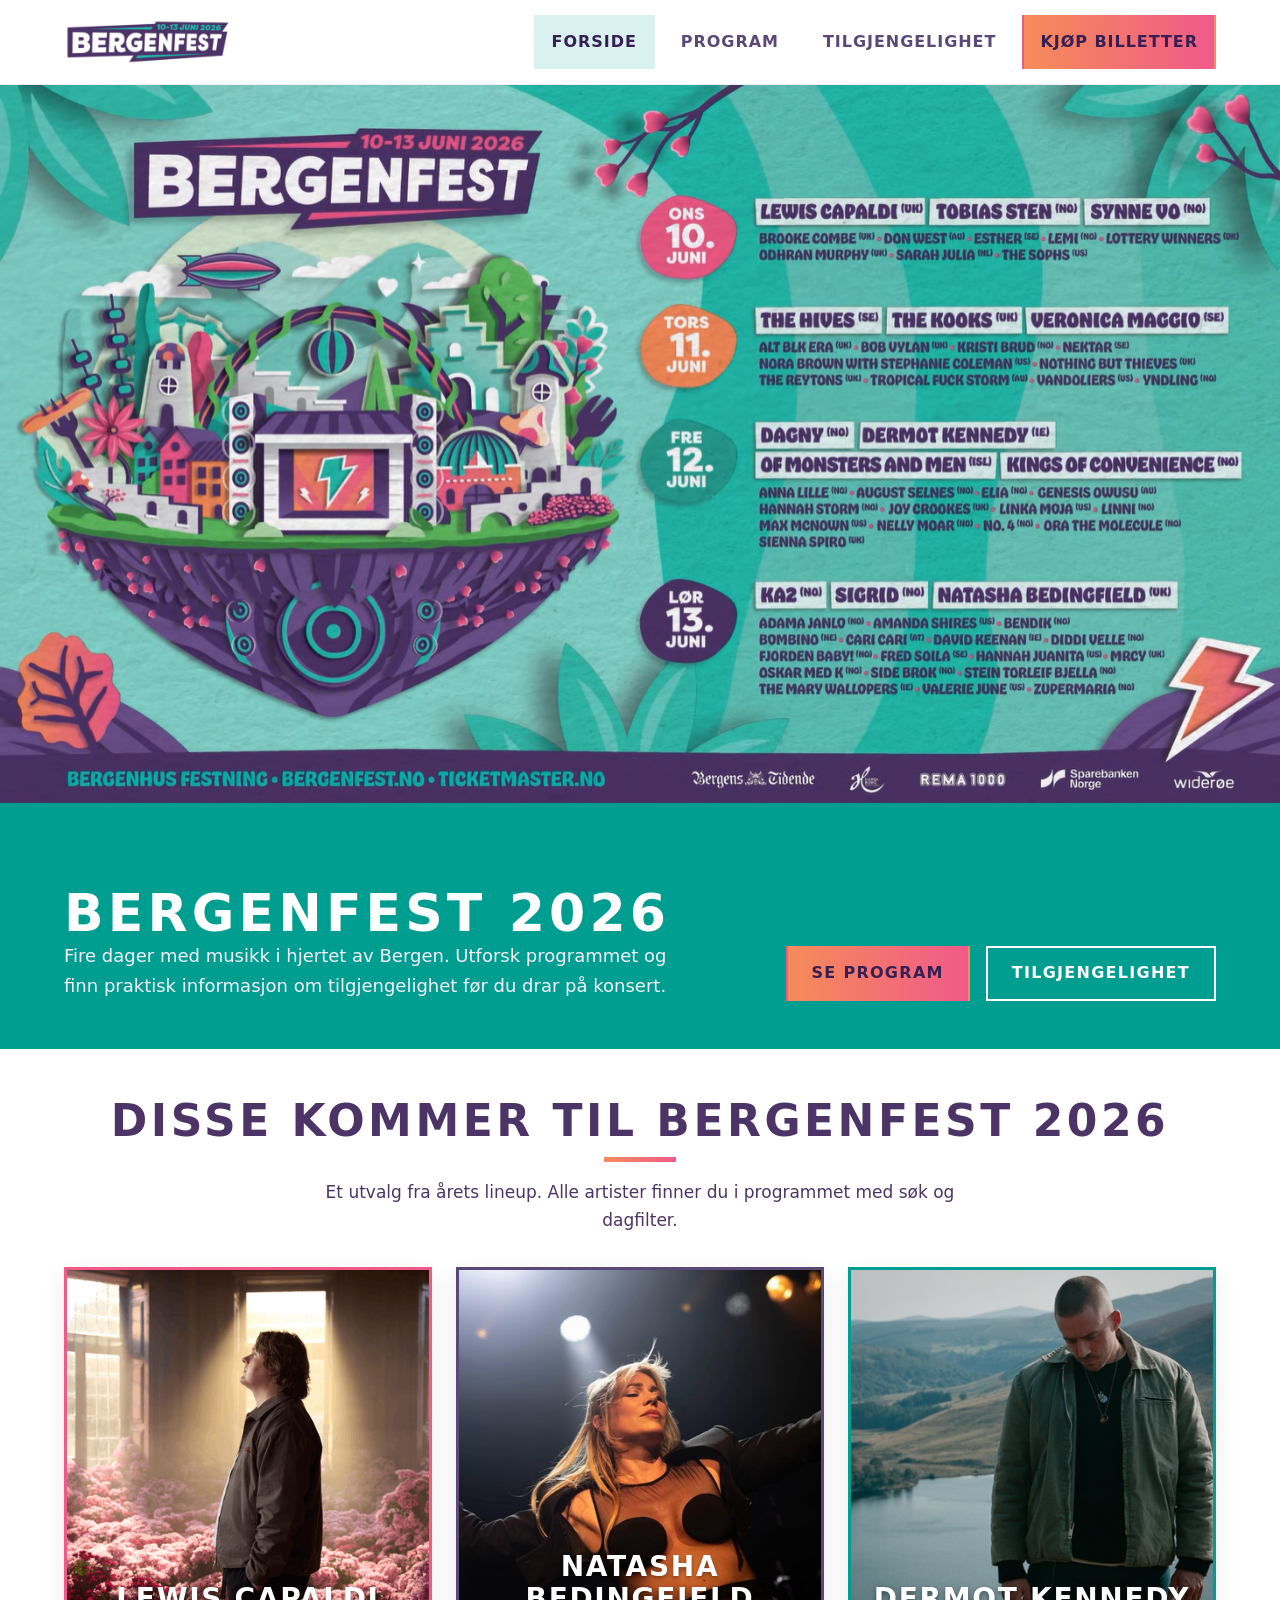
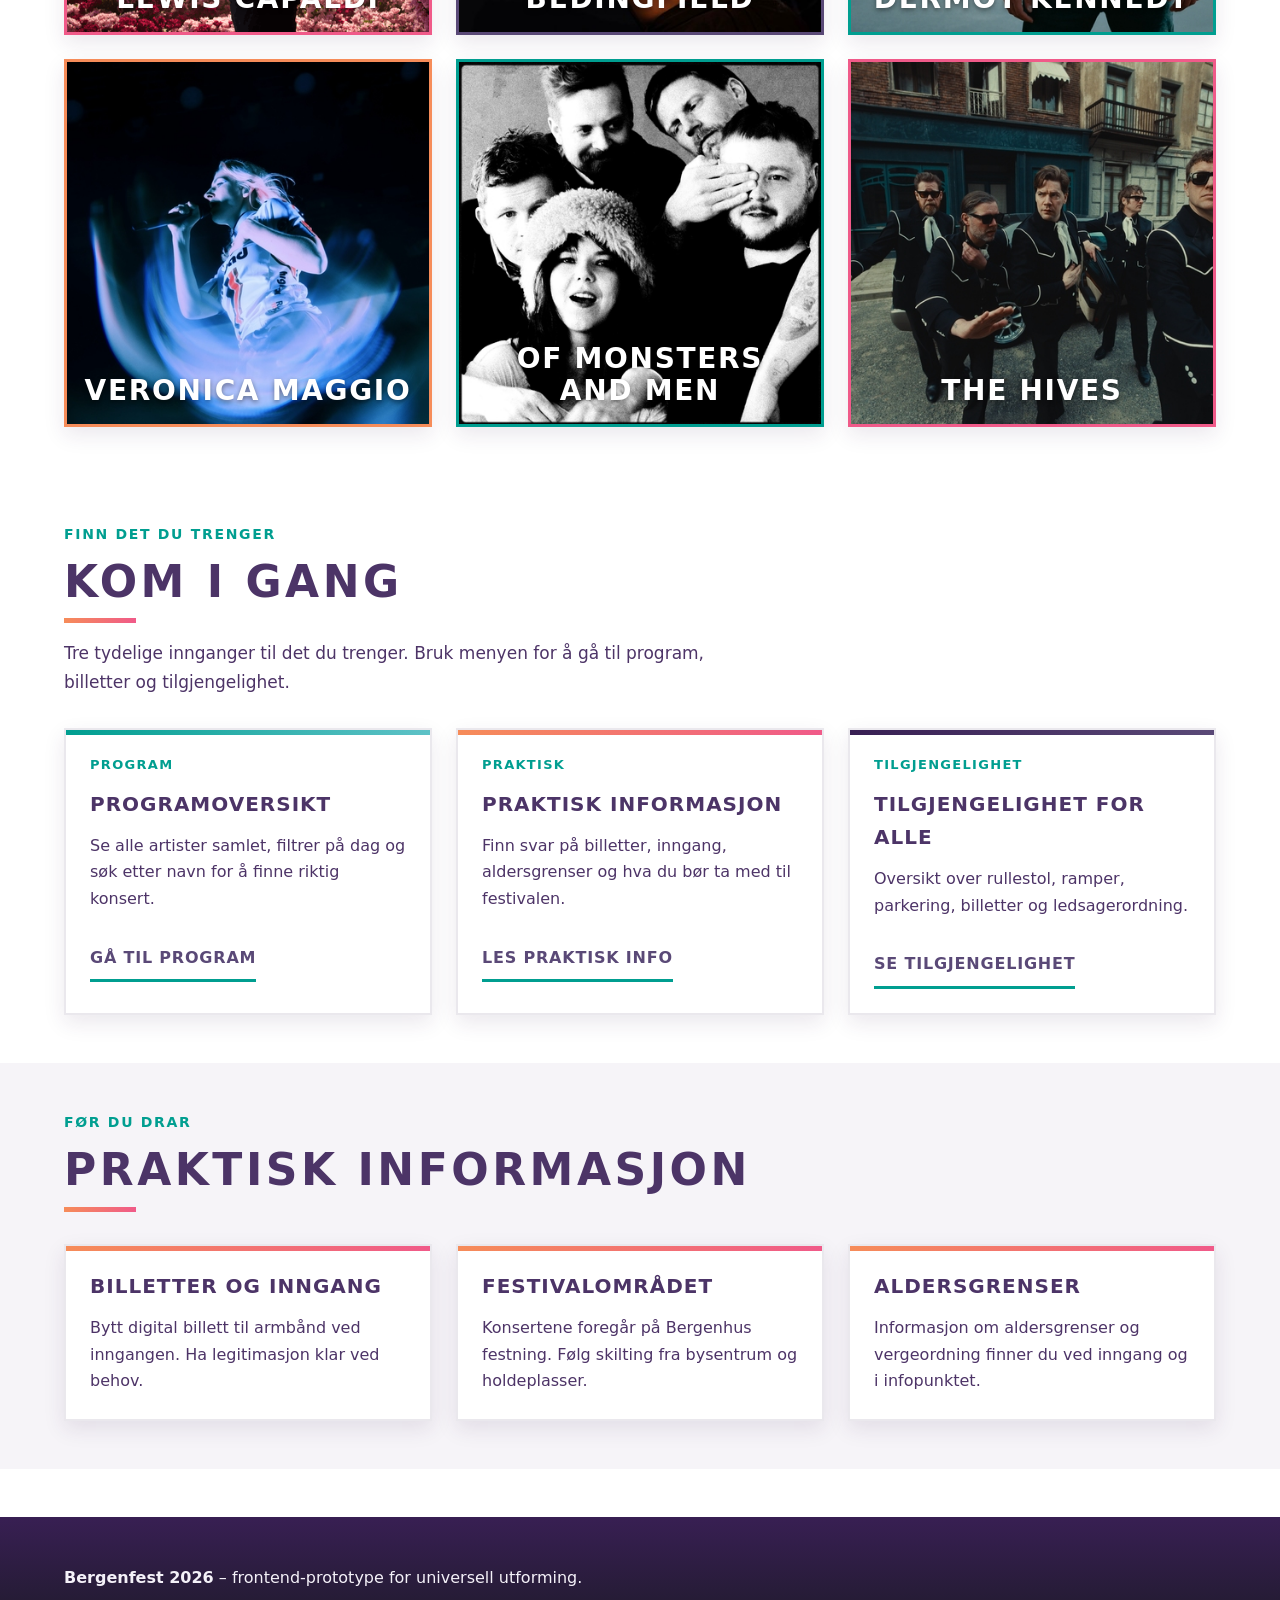
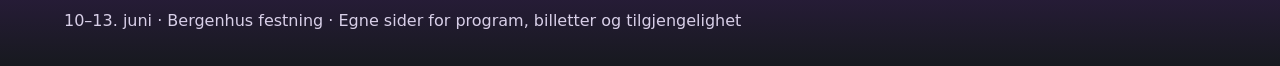
==== index.html @ a4074306 "TestMessage" ====
<!DOCTYPE html>
<html lang="nb">
<head>
  <meta charset="UTF-8">
  <meta name="viewport" content="width=device-width, initial-scale=1.0">
  <link rel="icon" href="Favicon/BergenFavicon.ico" sizes="any">
  <meta name="description" content="Bergenfest 2026 – forsiden med høydepunkter, kom i gang og praktisk informasjon.">
  <title>Bergenfest 2026 – Forside</title>
  <link rel="stylesheet" href="css/common.css">
  <link rel="stylesheet" href="css/forside.css">
</head>
<body>
  <a class="skip-link" href="#hovedinnhold">Hopp til hovedinnhold</a>

  <header class="site-header">
    <div class="site-header__inner">
      <a class="site-logo" href="index.html" aria-label="Bergenfest 2026 – gå til forsiden">
        <img class="site-logo__image" src="Bergenfest - Bergenfest_files/date-purple-with-green.png" alt="" width="168" height="72">
      </a>

      <div class="site-header__tools">
        <a class="site-cta" href="billetter.html">Kjøp billetter</a>
        <button
          type="button"
          class="menu-toggle"
          aria-expanded="false"
          aria-controls="hovedmeny"
          aria-label="Åpne eller lukk navigasjonsmeny"
        >
          <span class="menu-toggle__bar" aria-hidden="true"></span>
          <span class="menu-toggle__bar" aria-hidden="true"></span>
          <span class="menu-toggle__bar" aria-hidden="true"></span>
          <span class="menu-toggle__label">Meny</span>
        </button>
      </div>

      <nav id="hovedmeny" class="site-nav" aria-label="Hovedmeny">
        <ul class="site-nav__list">
          <li><a href="index.html" class="site-nav__link" aria-current="page">Forside</a></li>
          <li><a href="program.html" class="site-nav__link">Program</a></li>
          <li><a href="tilgjengelighet.html" class="site-nav__link">Tilgjengelighet</a></li>
          <li>
            <a href="billetter.html" class="site-nav__link site-nav__link--cta">
              Kjøp billetter
            </a>
          </li>
        </ul>
      </nav>
    </div>
  </header>

  <main id="hovedinnhold" class="site-main" tabindex="-1">
    <section class="media-hero" aria-labelledby="forside-tittel">
      <img
        class="media-hero__image"
        src="HJEMMESIDE.png"
        alt="Bergenfest 2026-plakat med festivalillustrasjon, lineup for 10.–13. juni og hovedartister som Lewis Capaldi, The Hives, Dagny og Sigrid."
      >
    </section>

    <section class="intro-band" aria-labelledby="forside-tittel">
      <div class="intro-band__inner">
        <div>
          <p class="section-heading__kicker">Bergenhus festning</p>
          <h1 id="forside-tittel" class="intro-band__title">Bergenfest 2026</h1>
          <p class="intro-band__lead">
            Fire dager med musikk i hjertet av Bergen. Utforsk programmet og finn praktisk informasjon
            om tilgjengelighet før du drar på konsert.
          </p>
        </div>
        <div class="intro-band__actions">
          <a class="button button--primary" href="program.html">Se program</a>
          <a class="button button--on-dark" href="tilgjengelighet.html">Tilgjengelighet</a>
        </div>
      </div>
    </section>

    <section class="page-section featured-artists" aria-labelledby="featured-artists-tittel">
      <header class="section-heading section-heading--centered">
        <h2 id="featured-artists-tittel" class="section-title">Disse kommer til Bergenfest 2026</h2>
        <p class="section-intro">
          Et utvalg fra årets lineup. Alle artister finner du i programmet med søk og dagfilter.
        </p>
      </header>
      <ul class="featured-artists__grid">
        <li class="artist-teaser">
          <article class="artist-teaser__card artist-teaser__card--red">
            <img class="artist-teaser__image" src="Bergenfest - Bergenfest_files/lewis-capaldi-press.png" alt="">
            <h3 class="artist-teaser__name">Lewis Capaldi</h3>
            <a class="artist-teaser__link" href="artist.html?slug=lewis-capaldi-1"><span class="visually-hidden">Lewis Capaldi</span></a>
          </article>
        </li>
        <li class="artist-teaser">
          <article class="artist-teaser__card artist-teaser__card--purple">
            <img class="artist-teaser__image" src="Bergenfest - Bergenfest_files/nb-1-4-34-17-pm.JPG" alt="">
            <h3 class="artist-teaser__name">Natasha Bedingfield</h3>
            <a class="artist-teaser__link" href="artist.html?slug=natasha-bedingfield"><span class="visually-hidden">Natasha Bedingfield</span></a>
          </article>
        </li>
        <li class="artist-teaser">
          <article class="artist-teaser__card artist-teaser__card--green">
            <img class="artist-teaser__image" src="Bergenfest - Bergenfest_files/artwork-photo-silken-weinberg.jpg" alt="">
            <h3 class="artist-teaser__name">Dermot Kennedy</h3>
            <a class="artist-teaser__link" href="artist.html?slug=dermot-kennedy"><span class="visually-hidden">Dermot Kennedy</span></a>
          </article>
        </li>
        <li class="artist-teaser">
          <article class="artist-teaser__card artist-teaser__card--orange">
            <img class="artist-teaser__image" src="Bergenfest - Bergenfest_files/veronica-maggio-bla-va-gra-t-fotograf-johanna-pettersson.jpg" alt="">
            <h3 class="artist-teaser__name">Veronica Maggio</h3>
            <a class="artist-teaser__link" href="artist.html?slug=veronica-maggio-1"><span class="visually-hidden">Veronica Maggio</span></a>
          </article>
        </li>
        <li class="artist-teaser">
          <article class="artist-teaser__card artist-teaser__card--green">
            <img class="artist-teaser__image" src="Bergenfest - Bergenfest_files/omam-2025-festival-asset-1.jpg" alt="">
            <h3 class="artist-teaser__name">Of Monsters and Men</h3>
            <a class="artist-teaser__link" href="artist.html?slug=of-monsters-and-men"><span class="visually-hidden">Of Monsters and Men</span></a>
          </article>
        </li>
        <li class="artist-teaser">
          <article class="artist-teaser__card artist-teaser__card--red">
            <img class="artist-teaser__image" src="Bergenfest - Bergenfest_files/2025-03-12-thehives-romania-10908.jpg" alt="">
            <h3 class="artist-teaser__name">The Hives</h3>
            <a class="artist-teaser__link" href="artist.html?slug=the-hives"><span class="visually-hidden">The Hives</span></a>
          </article>
        </li>
      </ul>
    </section>

    <div class="page-section">
      <header class="section-heading">
        <p class="section-heading__kicker">Finn det du trenger</p>
        <h2 class="section-title">Kom i gang</h2>
        <p class="section-intro">
          Tre tydelige innganger til det du trenger. Bruk menyen for å gå til program, billetter og tilgjengelighet.
        </p>
      </header>
      <ul class="card-grid">
        <li>
          <article class="info-card info-card--program">
            <p class="info-card__tag" aria-hidden="true">Program</p>
            <h3 class="info-card__title">Programoversikt</h3>
            <p class="info-card__text">
              Se alle artister samlet, filtrer på dag og søk etter navn for å finne riktig konsert.
            </p>
            <a class="info-card__link" href="program.html">Gå til program</a>
          </article>
        </li>
        <li>
          <article class="info-card info-card--practical">
            <p class="info-card__tag" aria-hidden="true">Praktisk</p>
            <h3 class="info-card__title">Praktisk informasjon</h3>
            <p class="info-card__text">
              Finn svar på billetter, inngang, aldersgrenser og hva du bør ta med til festivalen.
            </p>
            <a class="info-card__link" href="index.html#praktisk">Les praktisk info</a>
          </article>
        </li>
        <li>
          <article class="info-card info-card--access">
            <p class="info-card__tag" aria-hidden="true">Tilgjengelighet</p>
            <h3 class="info-card__title">Tilgjengelighet for alle</h3>
            <p class="info-card__text">
              Oversikt over rullestol, ramper, parkering, billetter og ledsagerordning.
            </p>
            <a class="info-card__link" href="tilgjengelighet.html">Se tilgjengelighet</a>
          </article>
        </li>
      </ul>
    </div>

    <section id="praktisk" class="page-section page-section--muted" aria-labelledby="praktisk-tittel">
      <header class="section-heading">
        <p class="section-heading__kicker">Før du drar</p>
        <h2 id="praktisk-tittel" class="section-title">Praktisk informasjon</h2>
      </header>
      <div class="practical-grid">
        <article class="practical-card">
          <h3 class="practical-card__title">Billetter og inngang</h3>
          <p>Bytt digital billett til armbånd ved inngangen. Ha legitimasjon klar ved behov.</p>
        </article>
        <article class="practical-card">
          <h3 class="practical-card__title">Festivalområdet</h3>
          <p>Konsertene foregår på Bergenhus festning. Følg skilting fra bysentrum og holdeplasser.</p>
        </article>
        <article class="practical-card">
          <h3 class="practical-card__title">Aldersgrenser</h3>
          <p>Informasjon om aldersgrenser og vergeordning finner du ved inngang og i infopunktet.</p>
        </article>
      </div>
    </section>
  </main>

  <footer class="site-footer">
    <div class="site-footer__inner">
      <p><strong>Bergenfest 2026</strong> – frontend-prototype for universell utforming.</p>
      <p class="site-footer__meta">10–13. juni · Bergenhus festning · Egne sider for program, billetter og tilgjengelighet</p>
    </div>
  </footer>

  <script src="js/common.js"></script>
</body>
</html>
---- css/common.css ----
/* Bergenfest-prototype: visuell profil fra bergenfest.no, med tydeligere kontrast og navigasjon */
:root {
  --color-bg: #ffffff;
  --color-bg-soft: #f6f4f8;
  --color-surface: #ffffff;
  --color-text: #17191f;
  --color-muted: #4d3467;
  --color-purple: #381f53;
  --color-purple-rich: #5a4977;
  --color-purple-soft: #4c3467;
  --color-purple-dark: #2b1442;
  --color-teal: #009e90;
  --color-teal-light: #d9f2ef;
  --color-teal-deep: #007a70;
  --color-accent: #f68c59;
  --color-accent-dark: #e06f3d;
  --color-pink: #f05a89;
  --color-dark: #17191f;
  --color-border: #d8d2e0;
  --color-focus: #0b5fff;
  --gradient-cta: linear-gradient(90deg, #f68c59 0%, #f05a89 100%);
  --gradient-footer: linear-gradient(180deg, #381f53 0%, #17191f 100%);
  --shadow-soft: 0 0.75rem 1.75rem rgba(23, 25, 31, 0.08);
  --shadow-card: 0 0.5rem 1.25rem rgba(56, 31, 83, 0.1);
  --shadow-card-hover: 0 0.85rem 1.75rem rgba(56, 31, 83, 0.16);
  --radius: 0;
  --radius-soft: 0.25rem;
  --header-height: 5.25rem;
  --content-width: 72rem;
  --space-xs: 0.5rem;
  --space-sm: 0.75rem;
  --space-md: 1rem;
  --space-lg: 1.5rem;
  --space-xl: 2rem;
  --space-2xl: 3rem;
  --space-3xl: 4rem;
  --font-body: Roboto, "Segoe UI", system-ui, -apple-system, sans-serif;
  --font-display: Roboto, "Segoe UI", system-ui, -apple-system, sans-serif;
  --line-height: 1.6667;
  --focus-ring: 0 0 0 3px #ffffff, 0 0 0 5px var(--color-focus);
  --transition-fast: 180ms ease;
}

*,
*::before,
*::after {
  box-sizing: border-box;
}

html {
  scroll-behavior: smooth;
}

body {
  margin: 0;
  min-height: 100vh;
  font-family: var(--font-body);
  font-size: 1rem;
  line-height: var(--line-height);
  color: var(--color-text);
  background: var(--color-bg);
}

img {
  max-width: 100%;
  display: block;
}

a {
  color: var(--color-purple-rich);
}

a:hover {
  color: var(--color-dark);
}

.skip-link {
  position: absolute;
  left: var(--space-md);
  top: -100%;
  z-index: 1000;
  padding: var(--space-sm) var(--space-md);
  background: var(--color-purple);
  color: #ffffff;
  text-decoration: none;
  border-radius: var(--radius-soft);
}

.skip-link:focus {
  top: var(--space-md);
  outline: none;
  box-shadow: var(--focus-ring);
}

.visually-hidden {
  position: absolute;
  width: 1px;
  height: 1px;
  padding: 0;
  margin: -1px;
  overflow: hidden;
  clip: rect(0, 0, 0, 0);
  white-space: nowrap;
  border: 0;
}

:focus-visible {
  outline: none;
  box-shadow: var(--focus-ring);
}

.site-header {
  position: sticky;
  top: 0;
  z-index: 100;
  background: #ffffff;
  border-bottom: 1px solid rgba(56, 31, 83, 0.08);
}

.site-header__inner {
  width: min(100% - 2rem, var(--content-width));
  margin: 0 auto;
  min-height: var(--header-height);
  display: flex;
  align-items: center;
  gap: var(--space-sm);
}

.site-logo {
  display: inline-flex;
  align-items: center;
  min-height: 2.75rem;
  text-decoration: none;
}

.site-logo__image {
  width: min(10.5rem, 42vw);
  height: auto;
}

.site-header__tools {
  display: flex;
  align-items: center;
  gap: var(--space-sm);
  margin-left: auto;
}

.site-cta {
  display: inline-flex;
  align-items: center;
  justify-content: center;
  min-width: 2.75rem;
  min-height: 2.75rem;
  padding: 0.75rem 1.25rem;
  background: var(--gradient-cta);
  color: var(--color-purple);
  border: 2px solid transparent;
  font-size: 0.875rem;
  font-weight: 800;
  letter-spacing: 0.1em;
  text-transform: uppercase;
  text-decoration: none;
  white-space: nowrap;
}

.site-cta:hover,
.site-cta:focus-visible {
  background: var(--color-dark);
  color: #ffffff;
}

.menu-toggle {
  display: inline-flex;
  flex-direction: column;
  align-items: center;
  justify-content: center;
  gap: 0.3rem;
  min-width: 2.75rem;
  min-height: 2.75rem;
  padding: 0.55rem;
  border: 2px solid var(--color-purple-rich);
  border-radius: var(--radius);
  background: var(--color-purple-rich);
  color: #ffffff;
  cursor: pointer;
}

.menu-toggle__bar {
  display: block;
  width: 1.35rem;
  height: 0.25rem;
  border-radius: 0;
}

.menu-toggle__bar:nth-child(1) {
  background: var(--color-teal);
}

.menu-toggle__bar:nth-child(2) {
  background: var(--color-pink);
}

.menu-toggle__bar:nth-child(3) {
  background: var(--color-accent);
}

.menu-toggle__label {
  font-size: 0.75rem;
  font-weight: 800;
  letter-spacing: 0.08em;
  text-transform: uppercase;
}

.site-nav {
  width: 100%;
}

.site-nav__list {
  list-style: none;
  margin: 0;
  padding: 0;
  display: none;
  flex-direction: column;
  gap: var(--space-xs);
}

.site-nav--open .site-nav__list {
  display: flex;
  padding: var(--space-xl) 0 var(--space-md);
}

.site-nav__link {
  display: inline-flex;
  align-items: center;
  justify-content: center;
  min-height: 2.75rem;
  padding: 0.75rem 1rem;
  border-radius: var(--radius);
  text-decoration: none;
  font-weight: 800;
  letter-spacing: 0.06em;
  text-transform: uppercase;
  color: var(--color-purple-rich);
  border: 2px solid transparent;
  transition: background-color var(--transition-fast), color var(--transition-fast), border-color var(--transition-fast);
}

.site-nav__link:hover,
.site-nav__link:focus-visible,
.site-nav__link[aria-current="page"]:not(.site-nav__link--cta) {
  background: var(--color-teal-light);
  color: var(--color-purple);
}

.site-nav__link--cta {
  background: var(--gradient-cta);
  color: var(--color-purple);
}

.site-nav__link--cta[aria-current="page"] {
  background: var(--gradient-cta);
  color: var(--color-purple);
  box-shadow: inset 0 0 0 2px var(--color-purple);
}

.site-nav__link--cta:hover,
.site-nav__link--cta:focus-visible {
  background: var(--color-dark);
  color: #ffffff;
}

.site-main {
  min-height: calc(100vh - var(--header-height));
}

.page-intro {
  height: 0.35rem;
  background: var(--gradient-cta);
}

.page-section {
  width: min(100% - 2rem, var(--content-width));
  margin: 0 auto;
  padding: var(--space-2xl) 0;
}

.page-section--centered {
  text-align: center;
}

.section-heading {
  margin-bottom: var(--space-xl);
}

.section-heading--centered {
  text-align: center;
}

.section-heading--centered .section-intro {
  margin-inline: auto;
}

.section-heading__kicker,
.page-header__kicker {
  margin: 0 0 var(--space-sm);
  font-size: 0.875rem;
  font-weight: 800;
  letter-spacing: 0.12em;
  text-transform: uppercase;
  color: var(--color-teal);
}

.section-title,
.page-header__title {
  margin: 0 0 var(--space-md);
  font-family: var(--font-display);
  font-size: clamp(1.875rem, 4vw, 2.75rem);
  line-height: 1.1;
  color: var(--color-purple-soft);
  text-transform: uppercase;
  letter-spacing: 0.08em;
}

.section-title::after,
.page-header__title::after {
  content: "";
  display: block;
  width: 4.5rem;
  height: 0.3rem;
  margin-top: var(--space-sm);
  background: var(--gradient-cta);
}

.section-heading--centered .section-title::after,
.page-section--centered .page-header__title::after,
.page-section--centered .section-title::after {
  margin-inline: auto;
}

.section-intro,
.page-header__lead {
  margin: 0;
  max-width: 42rem;
  color: var(--color-muted);
  font-size: 1.0625rem;
}

.page-header {
  margin-bottom: var(--space-xl);
}

.page-header--centered {
  text-align: center;
}

.page-header--centered .page-header__lead {
  margin-inline: auto;
}

.page-header--centered .page-header__title::after {
  margin-inline: auto;
}

.button {
  display: inline-flex;
  align-items: center;
  justify-content: center;
  min-width: 2.75rem;
  min-height: 2.75rem;
  padding: 0.75rem 1.5rem;
  border-radius: var(--radius);
  border: 2px solid transparent;
  font-size: 1rem;
  font-weight: 800;
  letter-spacing: 0.08em;
  text-transform: uppercase;
  text-decoration: none;
  cursor: pointer;
  transition: background-color var(--transition-fast), color var(--transition-fast), border-color var(--transition-fast);
}

.button--primary {
  background: var(--gradient-cta);
  color: var(--color-purple);
}

.button--primary:hover,
.button--primary:focus-visible {
  background: var(--color-dark);
  color: #ffffff;
}

.button--secondary {
  background: transparent;
  color: var(--color-purple);
  border-color: var(--color-purple);
}

.button--secondary:hover,
.button--secondary:focus-visible {
  background: var(--color-teal-light);
  color: var(--color-purple);
}

.button--on-dark {
  background: transparent;
  color: #ffffff;
  border-color: #ffffff;
}

.button--on-dark:hover,
.button--on-dark:focus-visible {
  background: rgba(255, 255, 255, 0.12);
  color: #ffffff;
}

.site-footer {
  margin-top: var(--space-2xl);
  background: var(--gradient-footer);
  color: #f4f1f8;
}

.site-footer__inner {
  width: min(100% - 2rem, var(--content-width));
  margin: 0 auto;
  padding: var(--space-xl) 0;
}

.site-footer__meta {
  margin: var(--space-sm) 0 0;
  color: #d8cfe8;
}

@media (min-width: 48rem) {
  .site-header__inner {
    flex-wrap: wrap;
    gap: var(--space-md);
  }

  .site-header__tools .site-cta {
    display: none;
  }

  .menu-toggle {
    display: none;
  }

  .site-nav {
    width: auto;
    margin-left: auto;
  }

  .site-nav__list {
    display: flex;
    flex-direction: row;
    align-items: center;
    gap: var(--space-xs);
    padding-bottom: 0;
  }

  .site-nav--open .site-nav__list {
    padding: 0;
  }
}

@media (max-width: 47.99rem) {
  .site-nav {
    position: fixed;
    inset: 4.75rem 0 0;
    padding: 0 1rem 1.5rem;
    background: var(--color-dark);
    overflow-y: auto;
    transform: translateY(-120%);
    opacity: 0;
    pointer-events: none;
    transition: transform var(--transition-fast), opacity var(--transition-fast);
  }

  .site-nav::before {
    content: "";
    position: fixed;
    inset: 4.75rem 0 0;
    background: var(--color-teal);
    z-index: -1;
  }

  .site-nav--open {
    transform: translateY(0);
    opacity: 1;
    pointer-events: auto;
  }

  .site-nav__link {
    width: 100%;
    justify-content: flex-start;
    color: #ffffff;
    border-color: rgba(255, 255, 255, 0.12);
  }

  .site-nav__link:hover,
  .site-nav__link:focus-visible,
  .site-nav__link[aria-current="page"]:not(.site-nav__link--cta) {
    background: rgba(255, 255, 255, 0.12);
    color: #ffffff;
  }

  .site-nav__link--cta {
    background: var(--gradient-cta);
    color: var(--color-purple);
  }

  .site-nav__link--cta:hover,
  .site-nav__link--cta:focus-visible {
    background: #ffffff;
    color: var(--color-dark);
  }
}

@media (prefers-reduced-motion: reduce) {
  html {
    scroll-behavior: auto;
  }

  *,
  *::before,
  *::after {
    transition: none !important;
  }
}
---- css/forside.css ----
/* Forside: plakat, artistutvalg og praktisk informasjon i Bergenfest-stil */
.media-hero {
  background: var(--color-teal);
}

.media-hero__image {
  width: 100%;
  height: auto;
  margin: 0 auto;
  object-fit: contain;
}

.intro-band {
  background: var(--color-teal);
  color: #ffffff;
}

.intro-band__inner {
  width: min(100% - 2rem, var(--content-width));
  margin: 0 auto;
  padding: var(--space-2xl) 0;
  display: grid;
  gap: var(--space-xl);
}

.intro-band__title {
  margin: 0;
  font-family: var(--font-display);
  font-size: clamp(2rem, 5vw, 3.25rem);
  line-height: 1.05;
  letter-spacing: 0.08em;
  text-transform: uppercase;
  text-wrap: balance;
}

.intro-band__lead {
  margin: 0;
  max-width: 40rem;
  font-size: 1.125rem;
  color: #f4f1f8;
}

.intro-band__actions {
  display: flex;
  flex-wrap: wrap;
  gap: var(--space-md);
}

.featured-artists {
  padding-top: var(--space-2xl);
  padding-bottom: var(--space-2xl);
}

.featured-artists__grid {
  list-style: none;
  margin: 0;
  padding: 0;
  display: grid;
  gap: var(--space-lg);
}

.artist-teaser {
  margin: 0;
}

.artist-teaser__card {
  position: relative;
  overflow: hidden;
  min-height: 100%;
  background: var(--color-dark);
  border: 3px solid var(--frame-color, var(--color-pink));
  box-shadow: var(--shadow-card);
}

.artist-teaser__card--red {
  --frame-color: #f05a89;
}

.artist-teaser__card--purple {
  --frame-color: #5a4977;
}

.artist-teaser__card--green {
  --frame-color: #009e90;
}

.artist-teaser__card--orange {
  --frame-color: #f68c59;
}

.artist-teaser__image {
  width: 100%;
  aspect-ratio: 1 / 1;
  object-fit: cover;
}

.artist-teaser__name {
  position: absolute;
  inset-inline: 0;
  bottom: 0;
  margin: 0;
  padding: 1rem;
  font-size: clamp(1.125rem, 2.5vw, 1.75rem);
  font-weight: 800;
  letter-spacing: 0.06em;
  line-height: 1.15;
  text-align: center;
  text-transform: uppercase;
  color: #ffffff;
  text-shadow: 0 0.15rem 0.35rem rgba(0, 0, 0, 0.45);
  pointer-events: none;
}

.artist-teaser__link {
  position: absolute;
  inset: 0;
  z-index: 1;
}

.artist-teaser__link:focus-visible {
  outline: none;
  box-shadow: inset 0 0 0 4px #ffffff, inset 0 0 0 7px var(--color-focus);
}

.card-grid,
.practical-grid {
  list-style: none;
  margin: 0;
  padding: 0;
}

.card-grid {
  display: grid;
  gap: var(--space-lg);
}

.info-card,
.practical-card {
  position: relative;
  overflow: hidden;
  background: var(--color-surface);
  border: 2px solid rgba(56, 31, 83, 0.1);
  border-radius: var(--radius);
  box-shadow: var(--shadow-card);
  transition: box-shadow var(--transition-fast), border-color var(--transition-fast);
}

.info-card:hover,
.practical-card:hover {
  border-color: rgba(56, 31, 83, 0.22);
  box-shadow: var(--shadow-card-hover);
}

.info-card,
.practical-card {
  padding: var(--space-lg);
  height: 100%;
}

.info-card::before,
.practical-card::before {
  content: "";
  position: absolute;
  top: 0;
  left: 0;
  right: 0;
  height: 0.35rem;
}

.info-card--program::before {
  background: linear-gradient(90deg, var(--color-teal), #5ec2c7);
}

.info-card--practical::before {
  background: var(--gradient-cta);
}

.info-card--access::before {
  background: linear-gradient(90deg, var(--color-purple), var(--color-purple-rich));
}

.info-card__tag {
  margin: 0 0 var(--space-sm);
  font-size: 0.8125rem;
  font-weight: 800;
  letter-spacing: 0.1em;
  text-transform: uppercase;
  color: var(--color-teal);
}

.info-card__title,
.practical-card__title {
  margin: 0 0 var(--space-sm);
  font-size: 1.25rem;
  color: var(--color-purple-soft);
  text-transform: uppercase;
  letter-spacing: 0.05em;
}

.info-card__text {
  margin: 0 0 var(--space-lg);
  color: var(--color-muted);
}

.info-card__link {
  display: inline-flex;
  align-items: center;
  min-height: 2.75rem;
  padding: 0.5rem 0;
  font-weight: 800;
  letter-spacing: 0.05em;
  text-transform: uppercase;
  text-decoration: none;
  border-bottom: 3px solid var(--color-teal);
}

.info-card__link:hover,
.info-card__link:focus-visible {
  color: var(--color-dark);
  border-bottom-color: var(--color-dark);
}

.page-section--muted {
  position: relative;
  background: var(--color-bg-soft);
  width: 100%;
  padding-inline: max(1rem, calc((100% - var(--content-width)) / 2));
}

.page-section--muted > * {
  position: relative;
  z-index: 1;
}

.practical-grid {
  display: grid;
  gap: var(--space-lg);
}

.practical-card::before {
  background: var(--gradient-cta);
}

.practical-card p {
  margin: 0;
  color: var(--color-muted);
}

@media (min-width: 40rem) {
  .featured-artists__grid {
    grid-template-columns: repeat(2, minmax(0, 1fr));
  }
}

@media (min-width: 48rem) {
  .intro-band__inner {
    grid-template-columns: minmax(0, 1.2fr) auto;
    align-items: end;
  }

  .card-grid,
  .practical-grid {
    grid-template-columns: repeat(3, minmax(0, 1fr));
  }
}

@media (min-width: 64rem) {
  .featured-artists__grid {
    grid-template-columns: repeat(3, minmax(0, 1fr));
  }
}
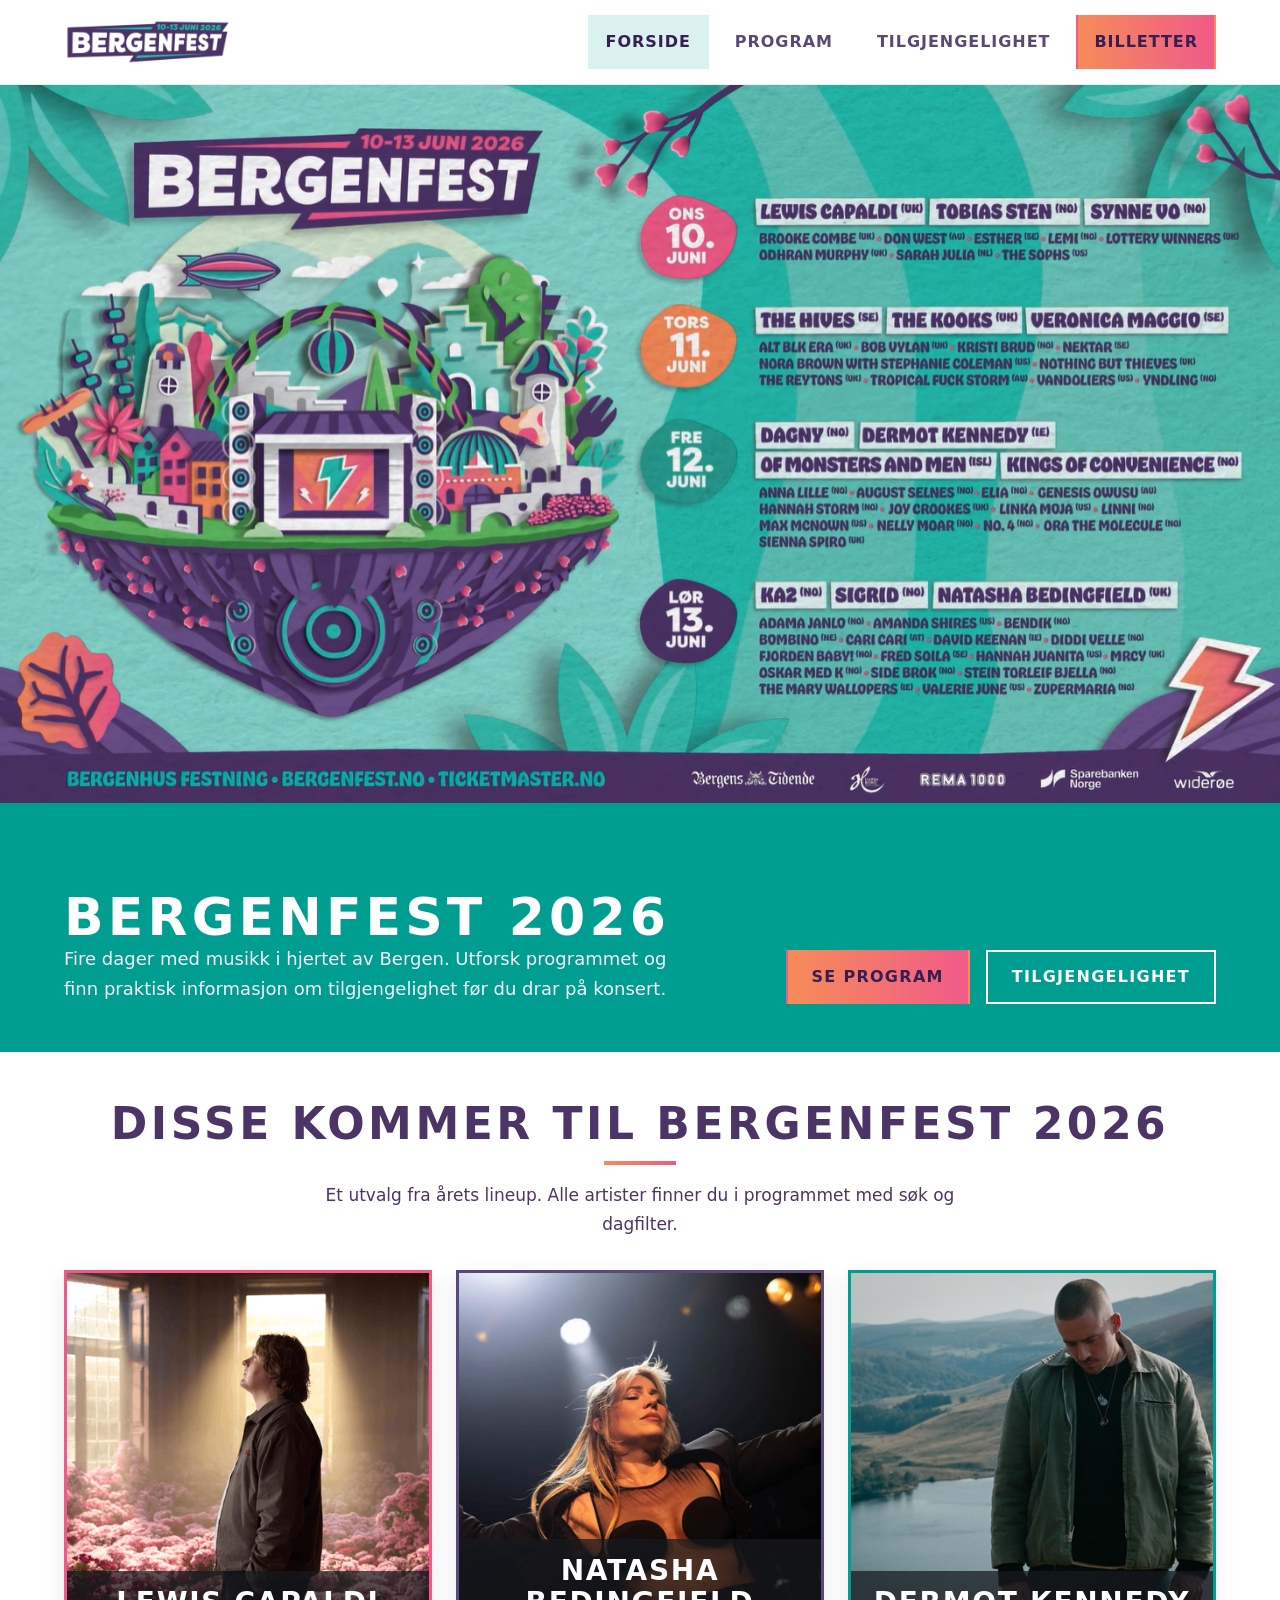
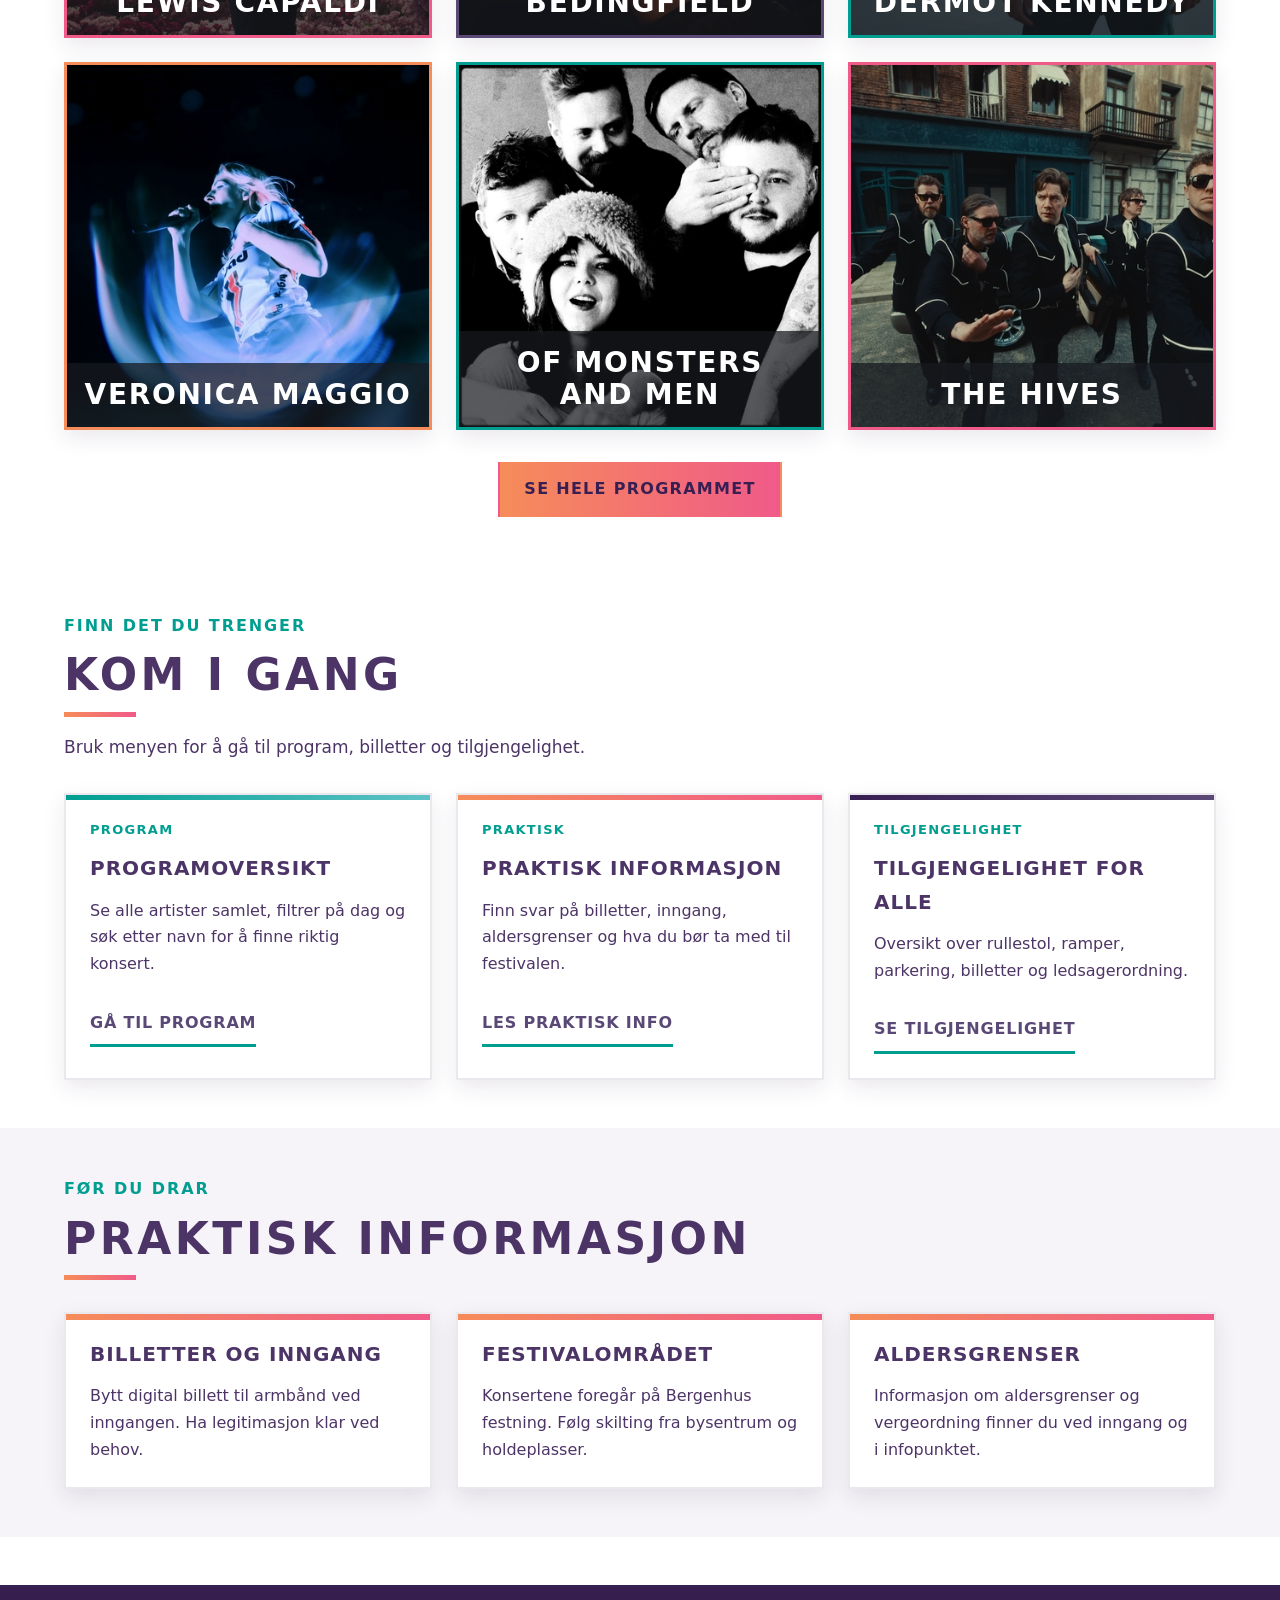
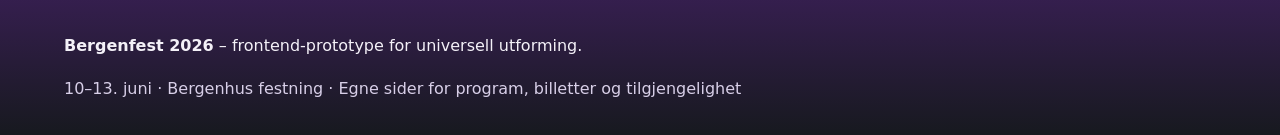
==== commit 4655d44b: "Endring" ====
--- a/index.html
+++ b/index.html
@@ -19,7 +19,7 @@
       </a>
 
       <div class="site-header__tools">
-        <a class="site-cta" href="billetter.html">Kjøp billetter</a>
+        <a class="site-cta" href="billetter.html">Billetter</a>
         <button
           type="button"
           class="menu-toggle"
@@ -41,7 +41,7 @@
           <li><a href="tilgjengelighet.html" class="site-nav__link">Tilgjengelighet</a></li>
           <li>
             <a href="billetter.html" class="site-nav__link site-nav__link--cta">
-              Kjøp billetter
+              Billetter
             </a>
           </li>
         </ul>
@@ -85,55 +85,64 @@
       <ul class="featured-artists__grid">
         <li class="artist-teaser">
           <article class="artist-teaser__card artist-teaser__card--red">
-            <img class="artist-teaser__image" src="Bergenfest - Bergenfest_files/lewis-capaldi-press.png" alt="">
-            <h3 class="artist-teaser__name">Lewis Capaldi</h3>
-            <a class="artist-teaser__link" href="artist.html?slug=lewis-capaldi-1"><span class="visually-hidden">Lewis Capaldi</span></a>
+            <a class="artist-teaser__link" href="artist.html?slug=lewis-capaldi-1">
+              <img class="artist-teaser__image" src="Bergenfest - Bergenfest_files/lewis-capaldi-press.png" alt="Pressefoto av Lewis Capaldi">
+              <span class="artist-teaser__name">Lewis Capaldi</span>
+            </a>
           </article>
         </li>
         <li class="artist-teaser">
           <article class="artist-teaser__card artist-teaser__card--purple">
-            <img class="artist-teaser__image" src="Bergenfest - Bergenfest_files/nb-1-4-34-17-pm.JPG" alt="">
-            <h3 class="artist-teaser__name">Natasha Bedingfield</h3>
-            <a class="artist-teaser__link" href="artist.html?slug=natasha-bedingfield"><span class="visually-hidden">Natasha Bedingfield</span></a>
+            <a class="artist-teaser__link" href="artist.html?slug=natasha-bedingfield">
+              <img class="artist-teaser__image" src="Bergenfest - Bergenfest_files/nb-1-4-34-17-pm.JPG" alt="Pressefoto av Natasha Bedingfield">
+              <span class="artist-teaser__name">Natasha Bedingfield</span>
+            </a>
           </article>
         </li>
         <li class="artist-teaser">
           <article class="artist-teaser__card artist-teaser__card--green">
-            <img class="artist-teaser__image" src="Bergenfest - Bergenfest_files/artwork-photo-silken-weinberg.jpg" alt="">
-            <h3 class="artist-teaser__name">Dermot Kennedy</h3>
-            <a class="artist-teaser__link" href="artist.html?slug=dermot-kennedy"><span class="visually-hidden">Dermot Kennedy</span></a>
+            <a class="artist-teaser__link" href="artist.html?slug=dermot-kennedy">
+              <img class="artist-teaser__image" src="Bergenfest - Bergenfest_files/artwork-photo-silken-weinberg.jpg" alt="Pressefoto av Dermot Kennedy">
+              <span class="artist-teaser__name">Dermot Kennedy</span>
+            </a>
           </article>
         </li>
         <li class="artist-teaser">
           <article class="artist-teaser__card artist-teaser__card--orange">
-            <img class="artist-teaser__image" src="Bergenfest - Bergenfest_files/veronica-maggio-bla-va-gra-t-fotograf-johanna-pettersson.jpg" alt="">
-            <h3 class="artist-teaser__name">Veronica Maggio</h3>
-            <a class="artist-teaser__link" href="artist.html?slug=veronica-maggio-1"><span class="visually-hidden">Veronica Maggio</span></a>
+            <a class="artist-teaser__link" href="artist.html?slug=veronica-maggio-1">
+              <img class="artist-teaser__image" src="Bergenfest - Bergenfest_files/veronica-maggio-bla-va-gra-t-fotograf-johanna-pettersson.jpg" alt="Pressefoto av Veronica Maggio">
+              <span class="artist-teaser__name">Veronica Maggio</span>
+            </a>
           </article>
         </li>
         <li class="artist-teaser">
           <article class="artist-teaser__card artist-teaser__card--green">
-            <img class="artist-teaser__image" src="Bergenfest - Bergenfest_files/omam-2025-festival-asset-1.jpg" alt="">
-            <h3 class="artist-teaser__name">Of Monsters and Men</h3>
-            <a class="artist-teaser__link" href="artist.html?slug=of-monsters-and-men"><span class="visually-hidden">Of Monsters and Men</span></a>
+            <a class="artist-teaser__link" href="artist.html?slug=of-monsters-and-men">
+              <img class="artist-teaser__image" src="Bergenfest - Bergenfest_files/omam-2025-festival-asset-1.jpg" alt="Pressefoto av Of Monsters and Men">
+              <span class="artist-teaser__name">Of Monsters and Men</span>
+            </a>
           </article>
         </li>
         <li class="artist-teaser">
           <article class="artist-teaser__card artist-teaser__card--red">
-            <img class="artist-teaser__image" src="Bergenfest - Bergenfest_files/2025-03-12-thehives-romania-10908.jpg" alt="">
-            <h3 class="artist-teaser__name">The Hives</h3>
-            <a class="artist-teaser__link" href="artist.html?slug=the-hives"><span class="visually-hidden">The Hives</span></a>
+            <a class="artist-teaser__link" href="artist.html?slug=the-hives">
+              <img class="artist-teaser__image" src="Bergenfest - Bergenfest_files/2025-03-12-thehives-romania-10908.jpg" alt="Pressefoto av The Hives">
+              <span class="artist-teaser__name">The Hives</span>
+            </a>
           </article>
         </li>
       </ul>
-    </section>
-
-    <div class="page-section">
+      <p class="featured-artists__cta">
+        <a class="button button--primary" href="program.html">Se hele programmet</a>
+      </p>
+    </section>
+
+    <section class="page-section" aria-labelledby="kom-i-gang-tittel">
       <header class="section-heading">
         <p class="section-heading__kicker">Finn det du trenger</p>
-        <h2 class="section-title">Kom i gang</h2>
+        <h2 id="kom-i-gang-tittel" class="section-title">Kom i gang</h2>
         <p class="section-intro">
-          Tre tydelige innganger til det du trenger. Bruk menyen for å gå til program, billetter og tilgjengelighet.
+          Bruk menyen for å gå til program, billetter og tilgjengelighet.
         </p>
       </header>
       <ul class="card-grid">
@@ -168,7 +177,7 @@
           </article>
         </li>
       </ul>
-    </div>
+    </section>
 
     <section id="praktisk" class="page-section page-section--muted" aria-labelledby="praktisk-tittel">
       <header class="section-heading">
--- a/css/common.css
+++ b/css/common.css
@@ -155,7 +155,7 @@
   background: var(--gradient-cta);
   color: var(--color-purple);
   border: 2px solid transparent;
-  font-size: 0.875rem;
+  font-size: 1rem;
   font-weight: 800;
   letter-spacing: 0.1em;
   text-transform: uppercase;
@@ -205,7 +205,7 @@
 }
 
 .menu-toggle__label {
-  font-size: 0.75rem;
+  font-size: 0.875rem;
   font-weight: 800;
   letter-spacing: 0.08em;
   text-transform: uppercase;
@@ -303,7 +303,7 @@
 .section-heading__kicker,
 .page-header__kicker {
   margin: 0 0 var(--space-sm);
-  font-size: 0.875rem;
+  font-size: 1rem;
   font-weight: 800;
   letter-spacing: 0.12em;
   text-transform: uppercase;
--- a/css/forside.css
+++ b/css/forside.css
@@ -59,6 +59,11 @@
   gap: var(--space-lg);
 }
 
+.featured-artists__cta {
+  margin: var(--space-xl) 0 0;
+  text-align: center;
+}
+
 .artist-teaser {
   margin: 0;
 }
@@ -70,6 +75,35 @@
   background: var(--color-dark);
   border: 3px solid var(--frame-color, var(--color-pink));
   box-shadow: var(--shadow-card);
+}
+
+.artist-teaser__card::after {
+  content: "";
+  position: absolute;
+  inset: 0;
+  z-index: 1;
+  background: linear-gradient(
+    180deg,
+    rgba(23, 25, 31, 0.08) 35%,
+    rgba(23, 25, 31, 0.72) 72%,
+    rgba(23, 25, 31, 0.92) 100%
+  );
+  pointer-events: none;
+}
+
+.artist-teaser__link {
+  position: relative;
+  z-index: 2;
+  display: flex;
+  flex-direction: column;
+  min-height: 100%;
+  color: #ffffff;
+  text-decoration: none;
+}
+
+.artist-teaser__link:focus-visible {
+  outline: none;
+  box-shadow: inset 0 0 0 4px #ffffff, inset 0 0 0 7px var(--color-focus);
 }
 
 .artist-teaser__card--red {
@@ -107,19 +141,7 @@
   text-align: center;
   text-transform: uppercase;
   color: #ffffff;
-  text-shadow: 0 0.15rem 0.35rem rgba(0, 0, 0, 0.45);
-  pointer-events: none;
-}
-
-.artist-teaser__link {
-  position: absolute;
-  inset: 0;
-  z-index: 1;
-}
-
-.artist-teaser__link:focus-visible {
-  outline: none;
-  box-shadow: inset 0 0 0 4px #ffffff, inset 0 0 0 7px var(--color-focus);
+  background: rgba(23, 25, 31, 0.72);
 }
 
 .card-grid,
